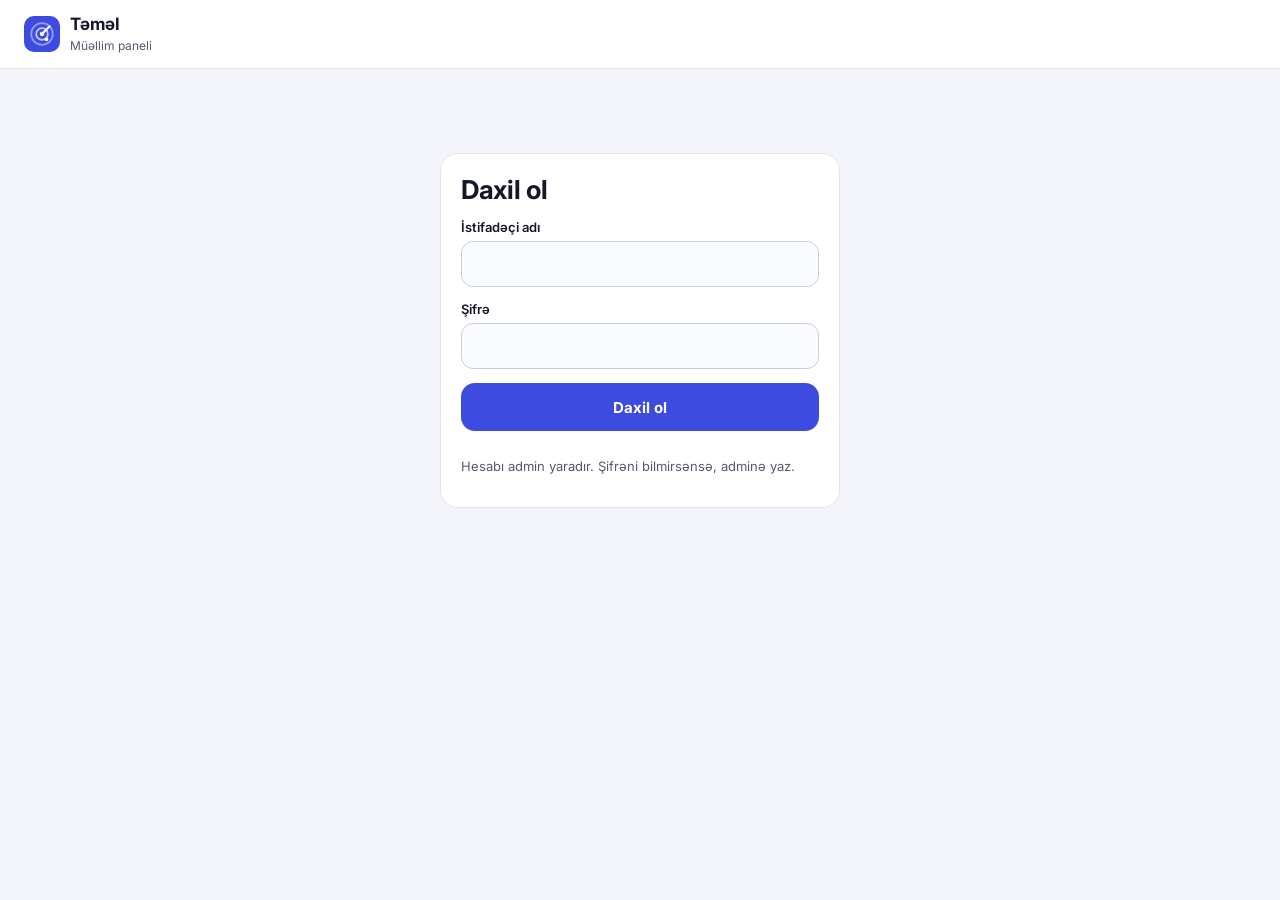
==== backend/app/static/teacher.html @ b8e62b94 "Muellim paneli: hesablar, sessiya kodu, QR, canli sinif radari" ====
<!doctype html>
<html lang="az">
<head>
  <meta charset="utf-8">
  <meta name="viewport" content="width=device-width, initial-scale=1">
  <title>Təməl — Müəllim paneli</title>
  <link rel="preconnect" href="https://fonts.googleapis.com">
  <link rel="stylesheet" href="https://fonts.googleapis.com/css2?family=Inter:wght@400;500;600;700;800&display=swap">
  <link rel="stylesheet" href="teacher.css">
</head>
<body>

<header class="bar">
  <div class="brand">
    <svg viewBox="0 0 40 40" aria-hidden="true"><rect width="40" height="40" rx="11" fill="#3D4BE0"/><circle cx="20" cy="20" r="12" fill="none" stroke="#fff" stroke-opacity=".45" stroke-width="2"/><circle cx="20" cy="20" r="6.5" fill="none" stroke="#fff" stroke-opacity=".7" stroke-width="2"/><path d="M20 20L28.5 11.5" stroke="#fff" stroke-width="2.4" stroke-linecap="round"/><circle cx="20" cy="20" r="2.4" fill="#fff"/><circle cx="25" cy="26" r="2" fill="#fff"/></svg>
    <div><b>Təməl</b><span>Müəllim paneli</span></div>
  </div>
  <div id="who" class="who" hidden>
    <span id="who-name"></span>
    <button id="logout-btn" class="btn ghost small" type="button">Çıxış</button>
  </div>
</header>

<main class="wrap">

  <!-- giris -->
  <section id="view-login" class="view" hidden>
    <form id="login-form" class="card login" novalidate>
      <h1>Daxil ol</h1>
      <label class="field"><span>İstifadəçi adı</span><input id="username" type="text" autocomplete="username" required></label>
      <label class="field"><span>Şifrə</span><input id="password" type="password" autocomplete="current-password" required></label>
      <p id="login-error" class="error" hidden></p>
      <button class="btn primary" type="submit">Daxil ol</button>
      <p class="muted small">Hesabı admin yaradır. Şifrəni bilmirsənsə, adminə yaz.</p>
    </form>
  </section>

  <!-- sessiyalar -->
  <section id="view-home" class="view" hidden>
    <div class="grid-2">
      <form id="new-session" class="card stack">
        <h2>Yeni sessiya</h2>
        <label class="field"><span>Sinif</span><input id="class-name" type="text" maxlength="40" placeholder="məs. 5B" required></label>
        <label class="field"><span>Mövzu</span><select id="chapter-select"></select></label>
        <p id="new-error" class="error" hidden></p>
        <button class="btn primary" type="submit">Sessiya aç və kodu göstər</button>
      </form>
      <div class="card stack">
        <h2>Necə işləyir?</h2>
        <ol class="how">
          <li>Sessiya aç, ekranda kod və QR çıxacaq.</li>
          <li>Şagirdlər telefonda kodu yazır və ya QR-ı skan edir.</li>
          <li>Onlar test keçdikcə radar canlı yenilənir.</li>
          <li>Sonda sinfin kök boşluqlarını və tövsiyəni görürsən.</li>
        </ol>
      </div>
    </div>
    <h2 class="title">Sessiyalarım</h2>
    <div id="session-list" class="stack"></div>
  </section>

  <!-- canli radar -->
  <section id="view-session" class="view" hidden>
    <div class="row between">
      <button id="back-btn" class="btn ghost small" type="button">← Sessiyalar</button>
      <div class="row gap">
        <span id="live-dot" class="live">● Canlı</span>
        <button id="close-btn" class="btn ghost small" type="button">Sessiyanı bağla</button>
      </div>
    </div>

    <div class="grid-top">
      <div class="card join">
        <div class="join-text">
          <span class="muted">Qoşulma kodu</span>
          <div id="join-code" class="code"></div>
          <span id="join-url" class="url"></span>
          <p id="local-warn" class="warn small" hidden>Telefonlar "localhost"-u aça bilmir. Bu səhifəni Mac-in IP ünvanı ilə aç: məs. http://192.168.1.5:8010/app/teacher.html</p>
        </div>
        <div id="qr" class="qr"></div>
      </div>
      <div class="stats">
        <div class="stat"><b id="st-joined">0</b><span>qoşuldu</span></div>
        <div class="stat"><b id="st-done">0</b><span>bitirdi</span></div>
        <div class="stat"><b id="st-progress">0</b><span>davam edir</span></div>
        <div class="stat good"><b id="st-nogap">0</b><span>boşluqsuz</span></div>
      </div>
    </div>

    <div id="advice" class="advice"></div>

    <div class="grid-2">
      <div class="card">
        <div class="row between"><h2>Sinif radarı</h2><span id="session-title" class="muted small"></span></div>
        <div class="legend">
          <span><i class="dot root"></i>Kök səbəb</span><span><i class="dot weak"></i>Zəif</span>
          <span><i class="dot known"></i>Bilir</span><span><i class="dot unknown"></i>Yoxlanmadı</span>
        </div>
        <div id="bars" class="bars"></div>
      </div>
      <div class="card">
        <h2>Ən çox rast gəlinən səhvlər</h2>
        <div id="mistakes" class="stack"></div>
      </div>
    </div>

    <h2 class="title">Şagirdlər</h2>
    <div id="students" class="students"></div>
  </section>
</main>

<dialog id="detail">
  <div class="row between"><h2 id="d-name"></h2><button id="d-close" class="btn ghost small" type="button">Bağla</button></div>
  <div id="d-body"></div>
</dialog>

<script src="teacher.js"></script>
</body>
</html>
---- backend/app/static/teacher.css ----
:root {
  --bg: #F4F5FA; --card: #FFFFFF; --ink: #15172B; --muted: #555A70; --line: #E2E4EE; --line-strong: #C9CCDA;
  --accent: #3D4BE0; --accent-soft: #E8EAFD; --good: #0F5C3E; --good-soft: #DDF3E9;
  --warn: #6B4500; --warn-soft: #FCEFD6; --bad: #8E231D; --bad-soft: #FBE1DF;
  --c-root: #C0362F; --c-weak: #D9A441; --c-known: #3FA57A; --c-unknown: #C9CCDA;
}
* { box-sizing: border-box; }
html, body { margin: 0; background: var(--bg); color: var(--ink); font-family: Inter, system-ui, sans-serif; }
[hidden] { display: none !important; }
h1, h2 { margin: 0; letter-spacing: -.3px; }
h1 { font-size: 26px; } h2 { font-size: 18px; }
.muted { color: var(--muted); } .small { font-size: 13px; }
.row { display: flex; align-items: center; } .between { justify-content: space-between; } .gap { gap: 12px; }
.stack { display: flex; flex-direction: column; gap: 12px; }
.title { margin: 28px 0 12px; }

.bar { display: flex; justify-content: space-between; align-items: center; padding: 14px 24px; background: var(--card); border-bottom: 1px solid var(--line); }
.brand { display: flex; align-items: center; gap: 10px; }
.brand svg { width: 36px; height: 36px; }
.brand b { display: block; font-size: 17px; } .brand span { font-size: 12px; color: var(--muted); }
.who { display: flex; align-items: center; gap: 12px; font-weight: 600; }

.wrap { max-width: 1200px; margin: 0 auto; padding: 24px; }
.card { background: var(--card); border: 1px solid var(--line); border-radius: 18px; padding: 20px; }
.grid-2 { display: grid; grid-template-columns: repeat(auto-fit, minmax(340px, 1fr)); gap: 16px; margin-top: 16px; }
.grid-top { display: grid; grid-template-columns: minmax(0, 1.2fr) minmax(0, 1fr); gap: 16px; margin-top: 16px; }
@media (max-width: 860px) { .grid-top { grid-template-columns: 1fr; } }

.login { max-width: 400px; margin: 60px auto; display: flex; flex-direction: column; gap: 14px; }
.field { display: flex; flex-direction: column; gap: 6px; }
.field span { font-size: 13px; font-weight: 600; }
input, select { height: 46px; border: 1px solid var(--line-strong); border-radius: 12px; padding: 0 14px; font: inherit; font-size: 15px; background: #FAFBFD; color: var(--ink); }
input:focus, select:focus { outline: 2px solid var(--accent); outline-offset: 1px; }
.btn { height: 48px; border-radius: 14px; border: 0; padding: 0 18px; font: inherit; font-weight: 700; font-size: 15px; cursor: pointer; }
.btn.primary { background: var(--accent); color: #fff; }
.btn.ghost { background: var(--card); color: var(--ink); border: 1px solid var(--line-strong); }
.btn.small { height: 40px; font-size: 14px; font-weight: 600; }
.error { margin: 0; padding: 10px 12px; border-radius: 10px; background: var(--bad-soft); color: var(--bad); font-size: 14px; }
.warn { margin: 8px 0 0; padding: 8px 10px; border-radius: 10px; background: var(--warn-soft); color: var(--warn); }
.how { margin: 0; padding-left: 20px; line-height: 1.8; color: var(--muted); }

.session-row { display: flex; align-items: center; justify-content: space-between; gap: 16px; flex-wrap: wrap; }
.session-row .meta b { font-size: 16px; } .session-row .meta span { display: block; font-size: 13px; color: var(--muted); margin-top: 2px; }
.badge { font-size: 12px; font-weight: 700; padding: 5px 10px; border-radius: 999px; }
.badge.on { background: var(--good-soft); color: var(--good); } .badge.off { background: var(--line); color: var(--muted); }

.join { display: flex; align-items: center; justify-content: space-between; gap: 20px; }
.code { font-size: 96px; font-weight: 800; letter-spacing: 10px; line-height: 1; margin: 6px 0; color: var(--accent); font-variant-numeric: tabular-nums; }
.url { font-size: 14px; color: var(--muted); word-break: break-all; }
.qr { flex-shrink: 0; padding: 10px; background: #fff; border-radius: 12px; border: 1px solid var(--line); }
.qr img, .qr canvas { display: block; }
.stats { display: grid; grid-template-columns: repeat(2, minmax(0, 1fr)); gap: 12px; }
.stat { background: var(--card); border: 1px solid var(--line); border-radius: 18px; padding: 18px; display: flex; flex-direction: column; justify-content: center; }
.stat b { font-size: 44px; font-weight: 800; line-height: 1; font-variant-numeric: tabular-nums; }
.stat span { color: var(--muted); margin-top: 6px; }
.stat.good b { color: var(--good); }
.live { color: var(--c-known); font-weight: 700; font-size: 14px; }
.live.off { color: var(--muted); }

.advice { margin-top: 16px; padding: 16px 20px; border-radius: 16px; background: var(--accent-soft); color: #1E268F; font-size: 17px; font-weight: 600; line-height: 1.5; }

.legend { display: flex; flex-wrap: wrap; gap: 14px; font-size: 12px; color: var(--muted); margin: 10px 0 14px; }
.legend span { display: inline-flex; align-items: center; gap: 6px; }
.dot { width: 10px; height: 10px; border-radius: 50%; display: inline-block; }
.dot.root { background: var(--c-root); } .dot.weak { background: var(--c-weak); } .dot.known { background: var(--c-known); } .dot.unknown { background: var(--c-unknown); }
.bars { display: flex; flex-direction: column; gap: 14px; }
.bar-row .label { display: flex; justify-content: space-between; font-size: 14px; margin-bottom: 6px; }
.bar-row .label b { font-weight: 600; } .bar-row .label span { color: var(--muted); font-size: 13px; }
.track { display: flex; height: 14px; border-radius: 7px; overflow: hidden; background: var(--line); gap: 2px; }
.track i { display: block; height: 100%; transition: width .4s; }
.track .root { background: var(--c-root); } .track .weak { background: var(--c-weak); }
.track .known { background: var(--c-known); } .track .unknown { background: var(--c-unknown); }

.mistake { display: flex; gap: 12px; align-items: flex-start; padding: 12px; border-radius: 12px; background: var(--warn-soft); }
.mistake b { font-size: 22px; color: var(--warn); min-width: 28px; text-align: center; }
.mistake p { margin: 0; font-size: 14px; line-height: 1.45; } .mistake span { font-size: 12px; color: var(--warn); }

.students { display: grid; grid-template-columns: repeat(auto-fill, minmax(220px, 1fr)); gap: 12px; }
.student { text-align: left; background: var(--card); border: 1px solid var(--line); border-radius: 14px; padding: 14px; font: inherit; color: var(--ink); cursor: pointer; display: flex; flex-direction: column; gap: 6px; }
.student:hover { border-color: var(--accent); }
.student .n { font-weight: 700; font-size: 15px; }
.student .s { font-size: 13px; color: var(--muted); }
.chip { display: inline-block; font-size: 12px; font-weight: 700; padding: 4px 9px; border-radius: 999px; background: var(--bad-soft); color: var(--bad); margin: 2px 4px 0 0; }
.chip.ok { background: var(--good-soft); color: var(--good); }
.empty { color: var(--muted); padding: 20px; text-align: center; border: 1px dashed var(--line-strong); border-radius: 14px; }

dialog { border: 0; border-radius: 18px; padding: 22px; width: min(640px, 92vw); max-height: 85vh; }
dialog::backdrop { background: rgba(21, 23, 43, .45); }
.ans { padding: 10px 12px; border-radius: 10px; margin-top: 8px; font-size: 14px; line-height: 1.45; }
.ans.ok { background: var(--good-soft); } .ans.no { background: var(--warn-soft); }
.ans small { display: block; color: var(--muted); margin-bottom: 2px; }
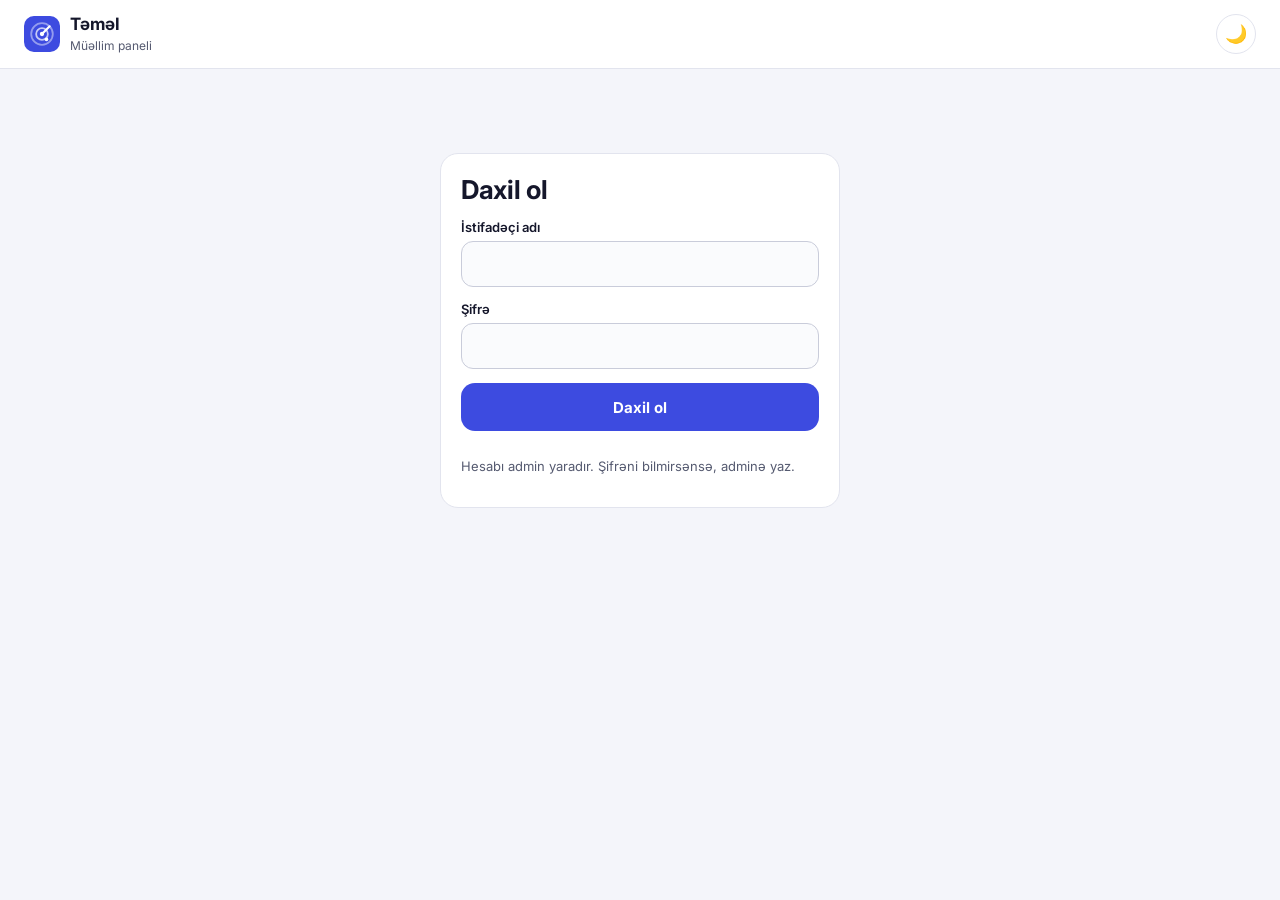
==== commit 24bce204: "Ag/qaranliq tema (sagird, muellim, admin), admin yeni dizayn, sifre yenileme, butun neticeler" ====
--- a/backend/app/static/teacher.html
+++ b/backend/app/static/teacher.html
@@ -7,6 +7,8 @@
   <link rel="preconnect" href="https://fonts.googleapis.com">
   <link rel="stylesheet" href="https://fonts.googleapis.com/css2?family=Inter:wght@400;500;600;700;800&display=swap">
   <link rel="stylesheet" href="teacher.css">
+  <meta name="theme-color" content="#3D4BE0">
+  <script src="theme.js"></script>
 </head>
 <body>
 
@@ -15,9 +17,12 @@
     <svg viewBox="0 0 40 40" aria-hidden="true"><rect width="40" height="40" rx="11" fill="#3D4BE0"/><circle cx="20" cy="20" r="12" fill="none" stroke="#fff" stroke-opacity=".45" stroke-width="2"/><circle cx="20" cy="20" r="6.5" fill="none" stroke="#fff" stroke-opacity=".7" stroke-width="2"/><path d="M20 20L28.5 11.5" stroke="#fff" stroke-width="2.4" stroke-linecap="round"/><circle cx="20" cy="20" r="2.4" fill="#fff"/><circle cx="25" cy="26" r="2" fill="#fff"/></svg>
     <div><b>Təməl</b><span>Müəllim paneli</span></div>
   </div>
+  <div class="row gap">
+  <button class="theme-btn" type="button" aria-label="Tema"></button>
   <div id="who" class="who" hidden>
     <span id="who-name"></span>
     <button id="logout-btn" class="btn ghost small" type="button">Çıxış</button>
+  </div>
   </div>
 </header>
 
@@ -55,6 +60,34 @@
         </ol>
       </div>
     </div>
+    <!-- umumi baxis: butun sessiyalar birlikde -->
+    <div id="overview" hidden>
+      <div class="row between title">
+        <h2>Ümumi baxış</h2>
+        <button id="export-btn" class="btn ghost small" type="button">📥 Excel-ə yüklə</button>
+      </div>
+      <div class="stats stats-4">
+        <div class="stat"><b id="ov-sessions">0</b><span>sessiya</span></div>
+        <div class="stat"><b id="ov-students">0</b><span>şagird</span></div>
+        <div class="stat"><b id="ov-done">0</b><span>test bitirdi</span></div>
+        <div class="stat good"><b id="ov-nogap">0</b><span>boşluqsuz</span></div>
+      </div>
+      <div class="grid-2">
+        <div class="card">
+          <h2>Ən çox rast gəlinən kök səbəblər</h2>
+          <p class="muted small">Bütün siniflər birlikdə</p>
+          <div id="ov-roots" class="bars"></div>
+        </div>
+        <div class="card">
+          <h2>Siniflər üzrə</h2>
+          <div class="table-wrap"><table class="ov-table">
+            <thead><tr><th>Sinif</th><th>Şagird</th><th>Düz</th><th>Əsas boşluq</th></tr></thead>
+            <tbody id="ov-classes"></tbody>
+          </table></div>
+        </div>
+      </div>
+    </div>
+
     <h2 class="title">Sessiyalarım</h2>
     <div id="session-list" class="stack"></div>
   </section>
@@ -94,9 +127,11 @@
         <div class="row between"><h2>Sinif radarı</h2><span id="session-title" class="muted small"></span></div>
         <div class="legend">
           <span><i class="dot root"></i>Kök səbəb</span><span><i class="dot weak"></i>Zəif</span>
-          <span><i class="dot known"></i>Bilir</span><span><i class="dot unknown"></i>Yoxlanmadı</span>
+          <span><i class="dot known"></i>Bilir</span><span><i class="dot implied"></i>Yəqin bilir</span>
+          <span><i class="dot unknown"></i>Yoxlanmadı</span>
         </div>
         <div id="bars" class="bars"></div>
+        <button id="bars-more" class="link-btn" type="button" hidden></button>
       </div>
       <div class="card">
         <h2>Ən çox rast gəlinən səhvlər</h2>
--- a/backend/app/static/teacher.css
+++ b/backend/app/static/teacher.css
@@ -3,6 +3,7 @@
   --accent: #3D4BE0; --accent-soft: #E8EAFD; --good: #0F5C3E; --good-soft: #DDF3E9;
   --warn: #6B4500; --warn-soft: #FCEFD6; --bad: #8E231D; --bad-soft: #FBE1DF;
   --c-root: #C0362F; --c-weak: #D9A441; --c-known: #3FA57A; --c-unknown: #C9CCDA;
+  --input: #FAFBFD; --tip-ink: #1E268F;
 }
 * { box-sizing: border-box; }
 html, body { margin: 0; background: var(--bg); color: var(--ink); font-family: Inter, system-ui, sans-serif; }
@@ -29,7 +30,7 @@
 .login { max-width: 400px; margin: 60px auto; display: flex; flex-direction: column; gap: 14px; }
 .field { display: flex; flex-direction: column; gap: 6px; }
 .field span { font-size: 13px; font-weight: 600; }
-input, select { height: 46px; border: 1px solid var(--line-strong); border-radius: 12px; padding: 0 14px; font: inherit; font-size: 15px; background: #FAFBFD; color: var(--ink); }
+input, select { height: 46px; border: 1px solid var(--line-strong); border-radius: 12px; padding: 0 14px; font: inherit; font-size: 15px; background: var(--input); color: var(--ink); }
 input:focus, select:focus { outline: 2px solid var(--accent); outline-offset: 1px; }
 .btn { height: 48px; border-radius: 14px; border: 0; padding: 0 18px; font: inherit; font-weight: 700; font-size: 15px; cursor: pointer; }
 .btn.primary { background: var(--accent); color: #fff; }
@@ -57,7 +58,7 @@
 .live { color: var(--c-known); font-weight: 700; font-size: 14px; }
 .live.off { color: var(--muted); }
 
-.advice { margin-top: 16px; padding: 16px 20px; border-radius: 16px; background: var(--accent-soft); color: #1E268F; font-size: 17px; font-weight: 600; line-height: 1.5; }
+.advice { margin-top: 16px; padding: 16px 20px; border-radius: 16px; background: var(--accent-soft); color: var(--tip-ink); font-size: 17px; font-weight: 600; line-height: 1.5; }
 
 .legend { display: flex; flex-wrap: wrap; gap: 14px; font-size: 12px; color: var(--muted); margin: 10px 0 14px; }
 .legend span { display: inline-flex; align-items: center; gap: 6px; }
@@ -84,8 +85,45 @@
 .chip.ok { background: var(--good-soft); color: var(--good); }
 .empty { color: var(--muted); padding: 20px; text-align: center; border: 1px dashed var(--line-strong); border-radius: 14px; }
 
-dialog { border: 0; border-radius: 18px; padding: 22px; width: min(640px, 92vw); max-height: 85vh; }
+dialog { border: 0; border-radius: 18px; padding: 22px; background: var(--card); color: var(--ink); width: min(640px, 92vw); max-height: 85vh; }
 dialog::backdrop { background: rgba(21, 23, 43, .45); }
 .ans { padding: 10px 12px; border-radius: 10px; margin-top: 8px; font-size: 14px; line-height: 1.45; }
 .ans.ok { background: var(--good-soft); } .ans.no { background: var(--warn-soft); }
 .ans small { display: block; color: var(--muted); margin-bottom: 2px; }
+
+/* radar uzun olanda panelin icinde scroll */
+.bars { max-height: 560px; overflow-y: auto; padding-right: 6px; }
+.track .implied { background: var(--c-known); opacity: .4; }
+.dot.implied { background: var(--c-known); opacity: .45; }
+.link-btn { margin-top: 12px; background: none; border: 0; padding: 6px 0; font: inherit; font-size: 13px;
+  font-weight: 600; color: var(--muted); cursor: pointer; text-align: left; }
+.link-btn:hover { color: var(--ink); text-decoration: underline; }
+
+/* umumi baxis */
+.stats-4 { grid-template-columns: repeat(4, minmax(0, 1fr)); }
+@media (max-width: 720px) { .stats-4 { grid-template-columns: repeat(2, minmax(0, 1fr)); } }
+#overview .title { align-items: center; }
+#overview .title h2 { margin: 0; }
+.small { font-size: 13px; }
+.table-wrap { overflow-x: auto; margin-top: 8px; }
+.ov-table { width: 100%; border-collapse: collapse; font-size: 14px; }
+.ov-table th { text-align: left; font-size: 12px; color: var(--muted); font-weight: 600; padding: 8px 6px; border-bottom: 1px solid var(--line); }
+.ov-table td { padding: 10px 6px; border-bottom: 1px solid var(--line); vertical-align: top; }
+.ov-table td small { display: block; color: var(--muted); font-size: 12px; margin-top: 2px; }
+#ov-roots { max-height: 420px; }
+
+/* qaranliq tema */
+:root[data-theme="dark"] {
+  --bg: #11121A; --card: #1A1C27; --ink: #E9EAF2; --muted: #9A9EB5; --line: #2C2F42; --line-strong: #3A3E55;
+  --accent: #6E7BFF; --accent-ink: #B4BBFF; --accent-soft: rgba(110,123,255,.16);
+  --good: #7FD3AE; --good-soft: rgba(63,165,122,.18); --warn: #F0C674; --warn-soft: rgba(217,164,65,.16);
+  --bad: #FF9A92; --bad-line: #E0574F; --bad-soft: rgba(224,87,79,.16);
+  --input: #141621; --bad-ink: #FFD1CC; --tip-ink: #C9CEFF; --shine: #2A2D40;
+  --c-unknown: #3A3E55;
+  color-scheme: dark;
+}
+/* tema duymesi */
+.theme-btn { width: 40px; height: 40px; border-radius: 50%; border: 1px solid var(--line); background: var(--card);
+  font-size: 18px; cursor: pointer; display: inline-flex; align-items: center; justify-content: center; padding: 0; }
+.theme-btn:hover { border-color: var(--accent); }
+.theme-btn.floating { position: fixed; top: 14px; right: 14px; z-index: 50; box-shadow: 0 2px 10px rgba(0,0,0,.08); }
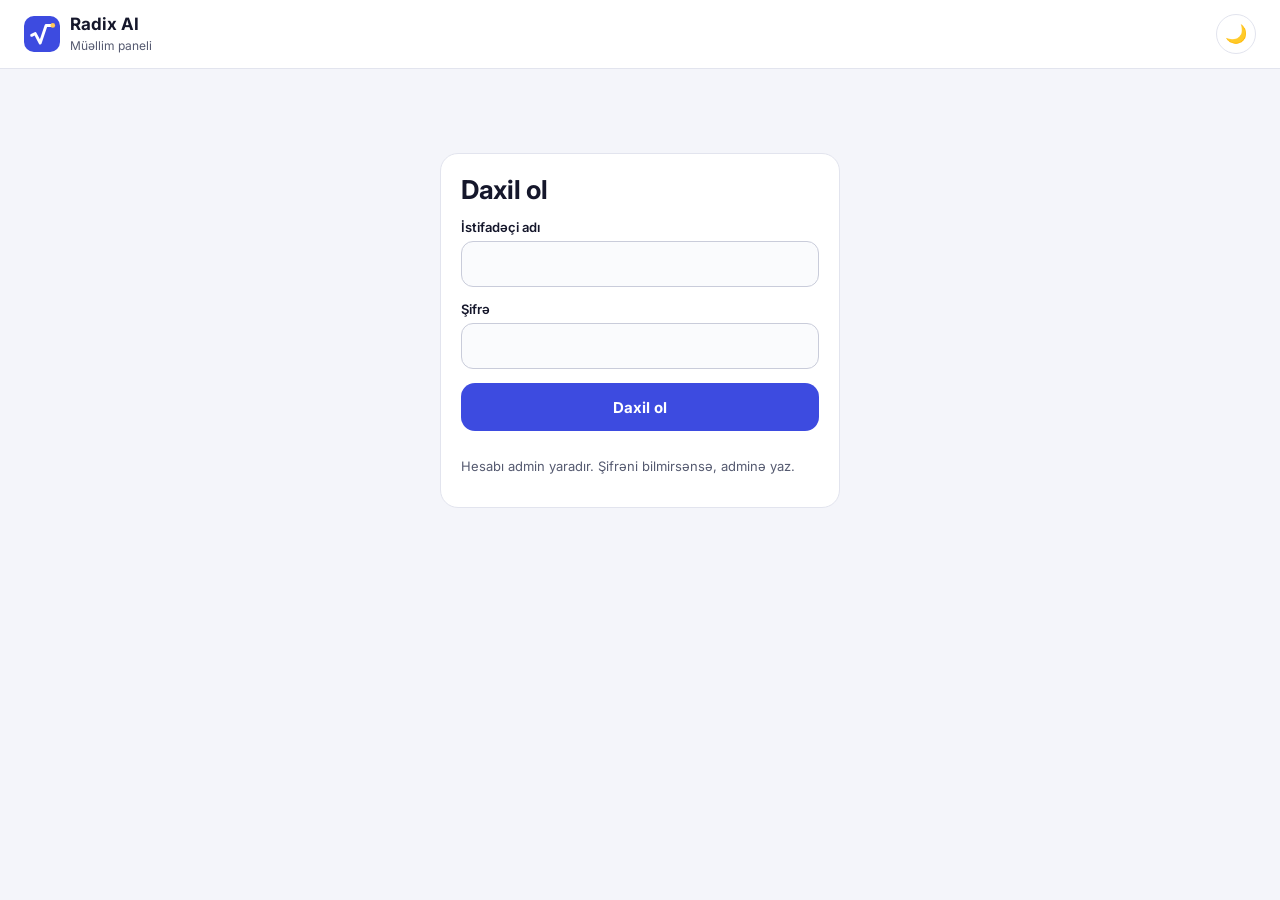
==== commit bc204eea: "Ad deyisdi: Temel -> Radix AI, yeni loqo" ====
--- a/backend/app/static/teacher.html
+++ b/backend/app/static/teacher.html
@@ -3,7 +3,7 @@
 <head>
   <meta charset="utf-8">
   <meta name="viewport" content="width=device-width, initial-scale=1">
-  <title>Təməl — Müəllim paneli</title>
+  <title>Radix AI — Müəllim paneli</title>
   <link rel="preconnect" href="https://fonts.googleapis.com">
   <link rel="stylesheet" href="https://fonts.googleapis.com/css2?family=Inter:wght@400;500;600;700;800&display=swap">
   <link rel="stylesheet" href="teacher.css">
@@ -14,8 +14,8 @@
 
 <header class="bar">
   <div class="brand">
-    <svg viewBox="0 0 40 40" aria-hidden="true"><rect width="40" height="40" rx="11" fill="#3D4BE0"/><circle cx="20" cy="20" r="12" fill="none" stroke="#fff" stroke-opacity=".45" stroke-width="2"/><circle cx="20" cy="20" r="6.5" fill="none" stroke="#fff" stroke-opacity=".7" stroke-width="2"/><path d="M20 20L28.5 11.5" stroke="#fff" stroke-width="2.4" stroke-linecap="round"/><circle cx="20" cy="20" r="2.4" fill="#fff"/><circle cx="25" cy="26" r="2" fill="#fff"/></svg>
-    <div><b>Təməl</b><span>Müəllim paneli</span></div>
+    <svg viewBox="0 0 40 40" aria-hidden="true"><rect width="40" height="40" rx="11" fill="#3D4BE0"/><path d="M8.5 21.5 L12.5 19.5 L18 30 L24.5 10.5 L32 10.5" fill="none" stroke="#fff" stroke-width="3.2" stroke-linecap="round" stroke-linejoin="round"/><circle cx="32" cy="10.5" r="2.6" fill="#FFC857"/></svg>
+    <div><b>Radix AI</b><span>Müəllim paneli</span></div>
   </div>
   <div class="row gap">
   <button class="theme-btn" type="button" aria-label="Tema"></button>
@@ -64,7 +64,10 @@
     <div id="overview" hidden>
       <div class="row between title">
         <h2>Ümumi baxış</h2>
-        <button id="export-btn" class="btn ghost small" type="button">📥 Excel-ə yüklə</button>
+        <div class="row gap">
+          <button id="tg-btn" class="btn ghost small" type="button" title="Hər bazar ertəsi hesabat Telegram-a gəlsin">📲 Telegram hesabatı</button>
+          <button id="export-btn" class="btn ghost small" type="button">📥 Excel-ə yüklə</button>
+        </div>
       </div>
       <div class="stats stats-4">
         <div class="stat"><b id="ov-sessions">0</b><span>sessiya</span></div>
--- a/backend/app/static/teacher.css
+++ b/backend/app/static/teacher.css
@@ -83,6 +83,8 @@
 .student .s { font-size: 13px; color: var(--muted); }
 .chip { display: inline-block; font-size: 12px; font-weight: 700; padding: 4px 9px; border-radius: 999px; background: var(--bad-soft); color: var(--bad); margin: 2px 4px 0 0; }
 .chip.ok { background: var(--good-soft); color: var(--good); }
+.chip.warn { background: #FEF3C7; color: #92400E; }
+:root[data-theme="dark"] .chip.warn { background: #3B2F12; color: #FCD34D; }
 .empty { color: var(--muted); padding: 20px; text-align: center; border: 1px dashed var(--line-strong); border-radius: 14px; }
 
 dialog { border: 0; border-radius: 18px; padding: 22px; background: var(--card); color: var(--ink); width: min(640px, 92vw); max-height: 85vh; }
